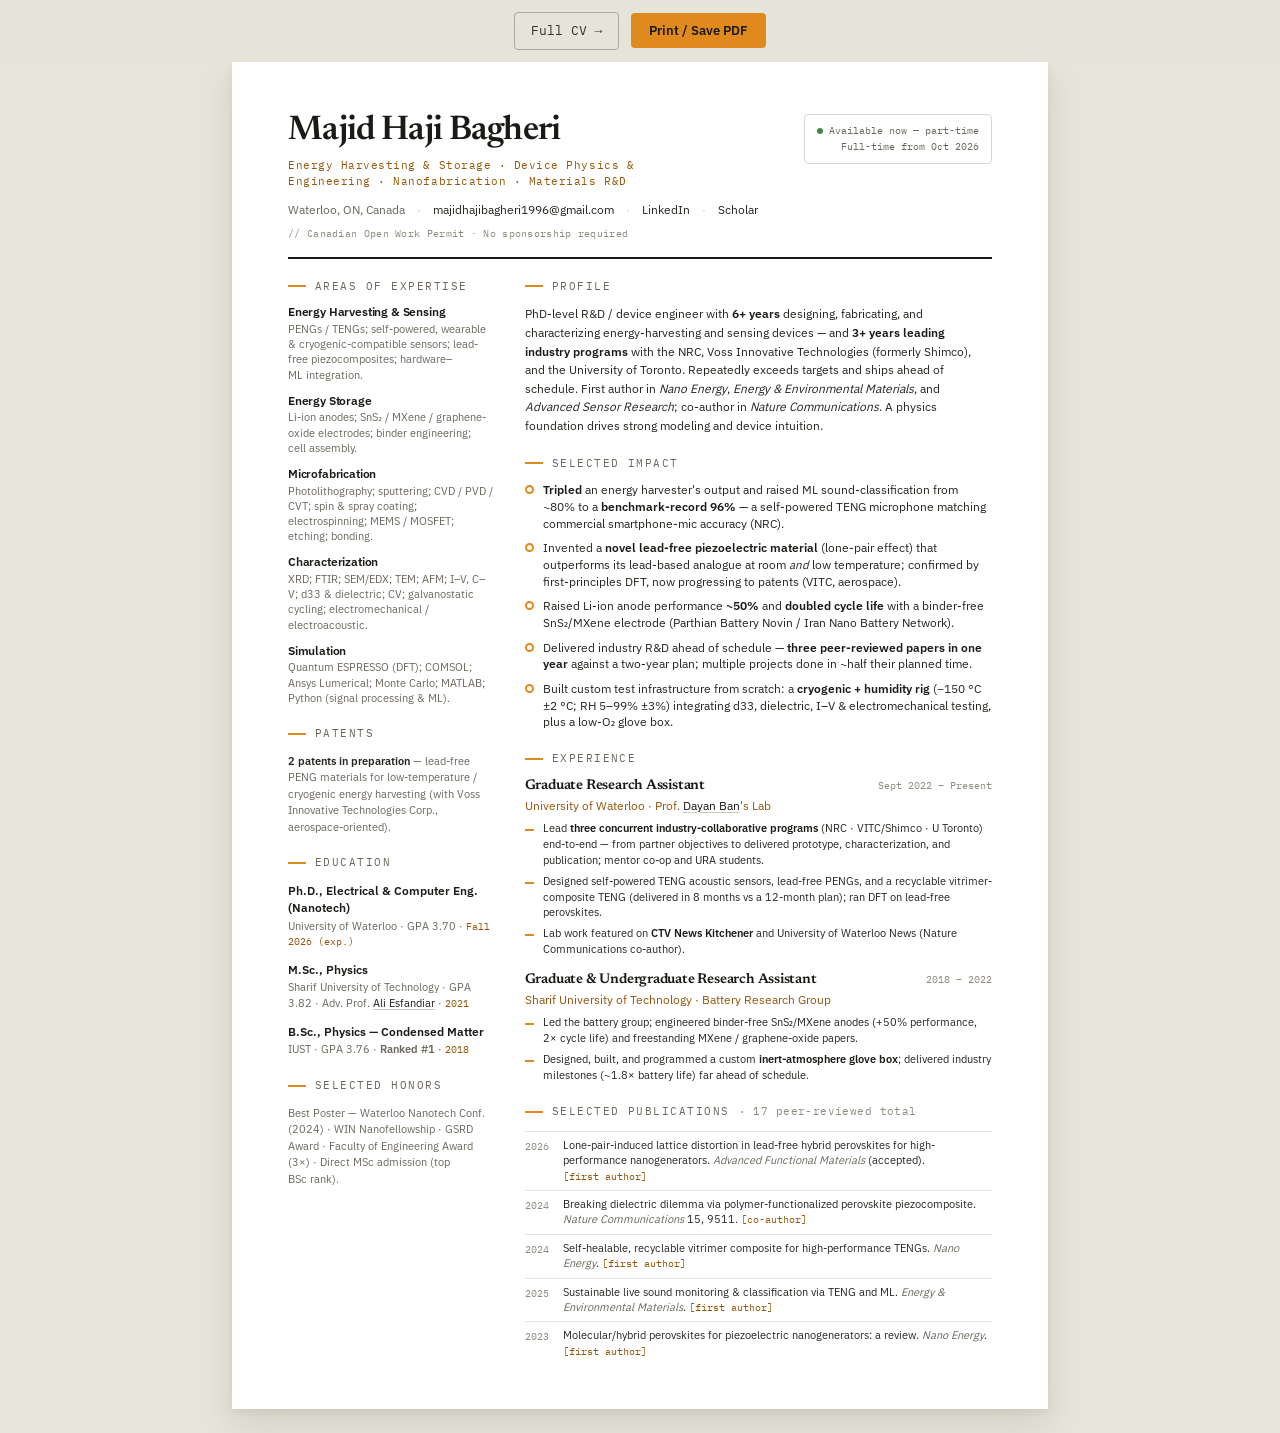
==== resume/index.html @ c40bca65 "Add graphical abstract, WIN Day 2026 poster, list-style roles, one-page print - Lone-pair AFM paper:" ====
<!DOCTYPE html>
<html lang="en">
<head>
<meta charset="utf-8">
<title>Majid Haji Bagheri — Résumé</title>
<link rel="icon" type="image/png" sizes="96x96" href="/assets/favicon-96.png?v=4">
<link rel="icon" type="image/png" sizes="48x48" href="/assets/favicon-48.png?v=4">
<link rel="icon" type="image/png" sizes="32x32" href="/favicon.png?v=4">
<link rel="shortcut icon" href="/favicon.png?v=4">
<link rel="apple-touch-icon" sizes="180x180" href="../assets/apple-touch-icon.png?v=3">
<link rel="stylesheet" href="../styles.css">
<link rel="stylesheet" href="cv.css">
</head>
<body>
<template id="__bundler_thumbnail">
  <svg xmlns="http://www.w3.org/2000/svg" viewBox="0 0 100 100">
    <rect width="100" height="100" fill="#FAF8F2"/>
    <rect x="22" y="20" width="56" height="4" rx="1" fill="#1B1A16"/>
    <rect x="22" y="30" width="40" height="2.5" rx="1" fill="#E08A1E"/>
    <rect x="22" y="46" width="56" height="2" rx="1" fill="#CBC8BE"/>
    <rect x="22" y="53" width="56" height="2" rx="1" fill="#CBC8BE"/>
    <rect x="22" y="60" width="44" height="2" rx="1" fill="#CBC8BE"/>
    <rect x="22" y="73" width="14" height="2.5" rx="1" fill="#E08A1E"/>
  </svg>
</template>
<div class="toolbar">
  <a class="toolbar__link" href="cv.html">Full CV →</a>
  <button class="toolbar__btn" onclick="window.print()">Print / Save PDF</button>
</div>

<div class="page page--onepage">
  <header class="cv-head">
    <div class="cv-head__row">
      <div>
        <h1 class="cv-name">Majid Haji Bagheri</h1>
        <p class="cv-tag">Energy Harvesting &amp; Storage · Device Physics &amp; Engineering · Nanofabrication · Materials R&amp;D</p>
      </div>
      <div class="cv-head__avail">
        <span class="cv-dot"></span>Available now — part-time<br>Full-time from Oct 2026
      </div>
    </div>
    <div class="cv-contact">
      <span>Waterloo, ON, Canada</span><span class="sep">·</span>
      <a href="mailto:majidhajibagheri1996@gmail.com">majidhajibagheri1996@gmail.com</a><span class="sep">·</span>
      <a href="http://www.linkedin.com/in/majid-haji-bagheri-80430014a">LinkedIn</a><span class="sep">·</span>
      <a href="https://scholar.google.com/citations?user=2ZuanigAAAAJ&hl=en">Scholar</a>
    </div>
    <div class="cv-auth">// Canadian Open Work Permit · No sponsorship required</div>
  </header>

  <div class="cv-body">
    <aside>
      <section class="cv-sec">
        <div class="cv-sec__label">Areas of Expertise</div>
        <div class="cv-exp-group"><h4>Energy Harvesting &amp; Sensing</h4><p>PENGs / TENGs; self-powered, wearable &amp; cryogenic-compatible sensors; lead-free piezocomposites; hardware–ML integration.</p></div>
        <div class="cv-exp-group"><h4>Energy Storage</h4><p>Li-ion anodes; SnS₂ / MXene / graphene-oxide electrodes; binder engineering; cell assembly.</p></div>
        <div class="cv-exp-group"><h4>Microfabrication</h4><p>Photolithography; sputtering; CVD / PVD / CVT; spin &amp; spray coating; electrospinning; MEMS / MOSFET; etching; bonding.</p></div>
        <div class="cv-exp-group"><h4>Characterization</h4><p>XRD; FTIR; SEM/EDX; TEM; AFM; I–V, C–V; d33 &amp; dielectric; CV; galvanostatic cycling; electromechanical / electroacoustic.</p></div>
        <div class="cv-exp-group"><h4>Simulation</h4><p>Quantum ESPRESSO (DFT); COMSOL; Ansys Lumerical; Monte Carlo; MATLAB; Python (signal processing &amp; ML).</p></div>
      </section>

      <section class="cv-sec">
        <div class="cv-sec__label">Patents</div>
        <p class="cv-mini"><strong>2 patents in preparation</strong> — lead-free PENG materials for low-temperature / cryogenic energy harvesting (with Voss Innovative Technologies Corp., aerospace-oriented).</p>
      </section>

      <section class="cv-sec">
        <div class="cv-sec__label">Education</div>
        <div class="cv-edu">
          <div class="cv-edu__deg">Ph.D., Electrical &amp; Computer Eng. (Nanotech)</div>
          <div class="cv-edu__meta">University of Waterloo · GPA 3.70 · <span class="cv-edu__date">Fall 2026 (exp.)</span></div>
        </div>
        <div class="cv-edu">
          <div class="cv-edu__deg">M.Sc., Physics</div>
          <div class="cv-edu__meta">Sharif University of Technology · GPA 3.82 · Adv. Prof. <a href="https://www.mpip-mainz.mpg.de/1122312/Ali-Esfandiar" target="_blank" rel="noopener">Ali Esfandiar</a> · <span class="cv-edu__date">2021</span></div>
        </div>
        <div class="cv-edu">
          <div class="cv-edu__deg">B.Sc., Physics — Condensed Matter</div>
          <div class="cv-edu__meta">IUST · GPA 3.76 · <strong>Ranked #1</strong> · <span class="cv-edu__date">2018</span></div>
        </div>
      </section>

      <section class="cv-sec">
        <div class="cv-sec__label">Selected Honors</div>
        <p class="cv-mini">Best Poster — Waterloo Nanotech Conf. (2024) · WIN Nanofellowship · GSRD Award · Faculty of Engineering Award (3×) · Direct MSc admission (top BSc rank).</p>
      </section>
    </aside>

    <main>
      <section class="cv-sec">
        <div class="cv-sec__label">Profile</div>
        <p class="cv-summary">PhD-level R&amp;D / device engineer with <strong>6+ years</strong> designing, fabricating, and characterizing energy-harvesting and sensing devices — and <strong>3+ years leading industry programs</strong> with the NRC, Voss Innovative Technologies (formerly Shimco), and the University of Toronto. Repeatedly exceeds targets and ships ahead of schedule. First author in <em>Nano Energy</em>, <em>Energy &amp; Environmental Materials</em>, and <em>Advanced Sensor Research</em>; co-author in <em>Nature Communications</em>. A physics foundation drives strong modeling and device intuition.</p>
      </section>

      <section class="cv-sec">
        <div class="cv-sec__label">Selected Impact</div>
        <ul class="cv-impact">
          <li><span><strong>Tripled</strong> an energy harvester's output and raised ML sound-classification from ~80% to a <strong>benchmark-record 96%</strong> — a self-powered TENG microphone matching commercial smartphone-mic accuracy (NRC).</span></li>
          <li><span>Invented a <strong>novel lead-free piezoelectric material</strong> (lone-pair effect) that outperforms its lead-based analogue at room <em>and</em> low temperature; confirmed by first-principles DFT, now progressing to patents (VITC, aerospace).</span></li>
          <li><span>Raised Li-ion anode performance <strong>~50%</strong> and <strong>doubled cycle life</strong> with a binder-free SnS₂/MXene electrode (Parthian Battery Novin / Iran Nano Battery Network).</span></li>
          <li><span>Delivered industry R&amp;D ahead of schedule — <strong>three peer-reviewed papers in one year</strong> against a two-year plan; multiple projects done in ~half their planned time.</span></li>
          <li><span>Built custom test infrastructure from scratch: a <strong>cryogenic + humidity rig</strong> (−150 °C ±2 °C; RH 5–99% ±3%) integrating d33, dielectric, I–V &amp; electromechanical testing, plus a low-O₂ glove box.</span></li>
        </ul>
      </section>

      <section class="cv-sec">
        <div class="cv-sec__label">Experience</div>
        <div class="cv-job">
          <div class="cv-job__top">
            <h3 class="cv-job__role">Graduate Research Assistant</h3>
            <span class="cv-job__date">Sept 2022 – Present</span>
          </div>
          <div class="cv-job__org">University of Waterloo · Prof. <a href="https://www.linkedin.com/in/dayan-ban-b54a6816/" target="_blank" rel="noopener">Dayan Ban</a>'s Lab</div>
          <ul>
            <li><span>Lead <strong>three concurrent industry-collaborative programs</strong> (NRC · VITC/Shimco · U Toronto) end-to-end — from partner objectives to delivered prototype, characterization, and publication; mentor co-op and URA students.</span></li>
            <li><span>Designed self-powered TENG acoustic sensors, lead-free PENGs, and a recyclable vitrimer-composite TENG (delivered in 8 months vs a 12-month plan); ran DFT on lead-free perovskites.</span></li>
            <li><span>Lab work featured on <strong>CTV News Kitchener</strong> and University of Waterloo News (Nature Communications co-author).</span></li>
          </ul>
        </div>
        <div class="cv-job">
          <div class="cv-job__top">
            <h3 class="cv-job__role">Graduate &amp; Undergraduate Research Assistant</h3>
            <span class="cv-job__date">2018 – 2022</span>
          </div>
          <div class="cv-job__org">Sharif University of Technology · Battery Research Group</div>
          <ul>
            <li><span>Led the battery group; engineered binder-free SnS₂/MXene anodes (+50% performance, 2× cycle life) and freestanding MXene / graphene-oxide papers.</span></li>
            <li><span>Designed, built, and programmed a custom <strong>inert-atmosphere glove box</strong>; delivered industry milestones (~1.8× battery life) far ahead of schedule.</span></li>
          </ul>
        </div>
      </section>

      <section class="cv-sec">
        <div class="cv-sec__label">Selected Publications <span class="cv-sec__note">· 17 peer-reviewed total</span></div>
        <div class="cv-pub"><span class="cv-pub__year">2026</span><span class="cv-pub__t">Lone-pair-induced lattice distortion in lead-free hybrid perovskites for high-performance nanogenerators. <em>Advanced Functional Materials</em> (accepted). <span class="cv-pub__role">[first author]</span></span></div>
<div class="cv-pub"><span class="cv-pub__year">2024</span><span class="cv-pub__t">Breaking dielectric dilemma via polymer-functionalized perovskite piezocomposite. <em>Nature Communications</em> 15, 9511. <span class="cv-pub__role">[co-author]</span></span></div>
        <div class="cv-pub"><span class="cv-pub__year">2024</span><span class="cv-pub__t">Self-healable, recyclable vitrimer composite for high-performance TENGs. <em>Nano Energy</em>. <span class="cv-pub__role">[first author]</span></span></div>
        <div class="cv-pub"><span class="cv-pub__year">2025</span><span class="cv-pub__t">Sustainable live sound monitoring &amp; classification via TENG and ML. <em>Energy &amp; Environmental Materials</em>. <span class="cv-pub__role">[first author]</span></span></div>
        <div class="cv-pub"><span class="cv-pub__year">2023</span><span class="cv-pub__t">Molecular/hybrid perovskites for piezoelectric nanogenerators: a review. <em>Nano Energy</em>. <span class="cv-pub__role">[first author]</span></span></div>
      </section>
    </main>
  </div>
</div>
<script>
/* One-page résumé: when printing, shrink just enough to fit a single Letter/A4 sheet. */
(function () {
  var PAGE_H = 1056, PAGE_W = 794; /* Letter height, A4 width at 96 dpi (the tighter of each) */
  function fit() {
    var el = document.querySelector('.page--onepage'); if (!el) return;
    el.style.zoom = '';
    var z = Math.min(1, (PAGE_H - 4) / el.scrollHeight);
    if (z < 1) el.style.zoom = z.toFixed(3);
  }
  function reset() { var el = document.querySelector('.page--onepage'); if (el) el.style.zoom = ''; }
  window.addEventListener('beforeprint', fit);
  window.addEventListener('afterprint', reset);
  if (window.matchMedia) { var mq = window.matchMedia('print'); mq.addEventListener && mq.addEventListener('change', function (e) { e.matches ? fit() : reset(); }); }
})();
</script>
</body>
</html>
---- styles.css ----
/* ============================================================
   Bagheri Research — Design System
   Global entry point. Consumers link THIS file only.
   Keep this file as @import lines only — no rules.
   ============================================================ */

/* Webfonts (self-hosted, offline — see tokens/fonts.css and assets/fonts/) */
@import url('tokens/fonts.css');

/* Design tokens */
@import url('tokens/colors.css');
@import url('tokens/typography.css');
@import url('tokens/spacing.css');
@import url('tokens/elevation.css');
@import url('tokens/motion.css');

/* Base reset + element defaults */
@import url('tokens/base.css');
---- resume/cv.css ----
/* ============================================================
   CV / Résumé — shared print styles (Bagheri Research)
   Used by resume/index.html (one-page) and cv.html (full).
   ============================================================ */

body { margin: 0; background: var(--ink-100); }

/* screen-only toolbar */
.toolbar { position: sticky; top: 0; z-index: 20; display: flex; justify-content: center; align-items: center; gap: 12px;
  padding: 12px; background: color-mix(in oklab, var(--ink-100) 80%, transparent); backdrop-filter: blur(8px); }
.toolbar__btn { font-family: var(--font-sans); font-size: 13px; font-weight: 600; cursor: pointer;
  background: var(--signal-500); color: var(--text-on-accent); border: 0; border-radius: var(--radius-2); padding: 9px 18px;
  transition: background var(--dur-fast) var(--ease-out); }
.toolbar__btn:hover { background: var(--signal-600); }
.toolbar__link { font-family: var(--font-mono); font-size: 13px; color: var(--ink-700); text-decoration: none;
  border: 1px solid var(--border-bold); border-radius: var(--radius-2); padding: 8px 16px; transition: border-color var(--dur-fast) var(--ease-out), color var(--dur-fast) var(--ease-out); }
.toolbar__link:hover { border-color: var(--signal-500); color: var(--signal-700); }

.page {
  width: 816px; margin: 0 auto 24px; box-sizing: border-box;
  background: var(--surface-card); color: var(--text-body);
  padding: 52px 56px 44px; box-shadow: var(--shadow-lg);
  font-family: var(--font-sans); font-size: 12px; line-height: 1.5;
}

/* Header */
.cv-head { border-bottom: 2px solid var(--ink-900); padding-bottom: 16px; margin-bottom: 20px; }
.cv-head__row { display: flex; justify-content: space-between; align-items: flex-start; gap: 24px; }
.cv-head__row > div:first-child { flex: 1 1 auto; min-width: 0; }
.cv-name { font-family: var(--font-serif); font-size: 34px; font-weight: 600; letter-spacing: -0.02em; color: var(--text-strong); margin: 0; line-height: 1.04; white-space: nowrap; }
.cv-tag { font-family: var(--font-mono); font-size: 10.5px; letter-spacing: 0.05em; color: var(--signal-700); margin: 9px 0 0; line-height: 1.5; max-width: 52ch; }
.cv-head__avail { flex: none; text-align: right; font-family: var(--font-mono); font-size: 10px; line-height: 1.6; color: var(--text-muted);
  border: 1px solid var(--border-strong); border-radius: var(--radius-2); padding: 8px 12px; position: relative; white-space: nowrap; }
.cv-dot { display: inline-block; width: 6px; height: 6px; border-radius: 50%; background: var(--success-500); margin-right: 6px; }
.cv-contact { display: flex; flex-wrap: wrap; gap: 4px 12px; margin-top: 12px; font-size: 11.5px; color: var(--text-muted); }
.cv-contact a { color: var(--text-body); text-decoration: none; }
.cv-contact a:hover { color: var(--signal-700); }
.cv-contact .sep { color: var(--ink-200); }
.cv-auth { margin-top: 7px; font-family: var(--font-mono); font-size: 10px; letter-spacing: 0.03em; color: var(--text-faint); }

/* two-column body */
.cv-body { display: grid; grid-template-columns: 0.92fr 2.08fr; gap: 30px; }

.cv-sec { margin-bottom: 20px; }
.cv-sec:last-child { margin-bottom: 0; }
.cv-sec__label { display: flex; align-items: center; gap: 9px; font-family: var(--font-mono);
  font-size: 10.5px; letter-spacing: 0.14em; text-transform: uppercase; color: var(--text-muted); margin-bottom: 11px; }
.cv-sec__label::before { content: ""; width: 18px; height: 2px; background: var(--signal-500); flex: none; }
.cv-sec__note { letter-spacing: 0.04em; color: var(--text-faint); text-transform: none; }

.cv-summary { font-size: 12px; line-height: 1.55; color: var(--text-body); margin: 0; }
.cv-summary strong { color: var(--text-strong); font-weight: 600; }
.cv-mini { font-size: 11px; line-height: 1.5; color: var(--text-muted); margin: 0; }
.cv-mini strong { color: var(--text-body); font-weight: 600; }

/* expertise groups */
.cv-exp-group { margin-bottom: 11px; }
.cv-exp-group h4 { font-family: var(--font-sans); font-size: 11.5px; font-weight: 600; color: var(--text-strong); margin: 0 0 3px; }
.cv-exp-group p { margin: 0; font-size: 10.5px; color: var(--text-muted); line-height: 1.45; }

/* impact bullets (accent) */
.cv-impact { margin: 0; padding: 0; list-style: none; display: flex; flex-direction: column; gap: 8px; }
.cv-impact li { display: flex; gap: 9px; font-size: 11.5px; line-height: 1.45; color: var(--text-body); }
.cv-impact li::before { content: ""; flex: none; width: 9px; height: 9px; border: 2px solid var(--signal-500); border-radius: 50%; margin-top: 3px; }
.cv-impact strong { color: var(--text-strong); font-weight: 600; }
.cv-impact em { font-style: italic; color: var(--text-body); }

/* experience */
.cv-job { margin-bottom: 14px; }
.cv-job:last-child { margin-bottom: 0; }
.cv-job__top { display: flex; justify-content: space-between; align-items: baseline; gap: 12px; }
.cv-job__role { font-family: var(--font-serif); font-size: 14px; font-weight: 600; color: var(--text-strong); margin: 0; line-height: 1.2; }
.cv-job__date { font-family: var(--font-mono); font-size: 10px; color: var(--text-faint); white-space: nowrap; flex: none; }
.cv-job__org { font-size: 11.5px; color: var(--signal-700); margin: 2px 0 7px; }
.cv-job ul { margin: 0; padding: 0; list-style: none; display: flex; flex-direction: column; gap: 5px; }
.cv-job li { display: flex; gap: 9px; font-size: 11px; line-height: 1.45; color: var(--text-body); }
.cv-job li::before { content: ""; flex: none; width: 9px; height: 2px; background: var(--signal-500); margin-top: 8px; }
.cv-job li strong { color: var(--text-strong); font-weight: 600; }
.cv-job li em { font-style: italic; color: var(--text-muted); }

/* education */
.cv-edu { margin-bottom: 11px; }
.cv-edu:last-child { margin-bottom: 0; }
.cv-edu__deg { font-size: 11.5px; font-weight: 600; color: var(--text-strong); }
.cv-edu__meta { font-size: 10.5px; color: var(--text-muted); margin-top: 2px; }
.cv-edu__date { font-family: var(--font-mono); font-size: 10px; color: var(--signal-700); }

/* publications */
.cv-pub { display: flex; gap: 10px; padding: 6px 0; border-top: 1px solid var(--border-hairline); font-size: 11px; }
.cv-pub:first-of-type { border-top: 0; }
.cv-pub__year { font-family: var(--font-mono); font-size: 10px; color: var(--text-faint); flex: none; width: 28px; padding-top: 1px; }
.cv-pub__t { line-height: 1.4; color: var(--text-body); }
.cv-pub__t em { color: var(--text-muted); font-style: italic; }
.cv-pub__t b { color: var(--text-strong); font-weight: 600; }
.cv-pub__role { font-family: var(--font-mono); font-size: 9.5px; color: var(--signal-700); white-space: nowrap; }

/* generic prose rows (teaching, media) */
.cv-row { display: flex; gap: 10px; padding: 5px 0; border-top: 1px solid var(--border-hairline); font-size: 11px; line-height: 1.45; }
.cv-row:first-of-type { border-top: 0; }
.cv-row__k { font-family: var(--font-mono); font-size: 10px; color: var(--text-faint); flex: none; width: 96px; padding-top: 1px; }
.cv-row__v { color: var(--text-body); }
.cv-row__v b { color: var(--text-strong); font-weight: 600; }

.cv-awards { font-size: 11px; line-height: 1.6; color: var(--text-muted); margin: 0; }
.cv-awards strong { color: var(--text-body); font-weight: 600; }

/* full-width section inside the grid */
.cv-full { grid-column: 1 / -1; }

@media print {
  body { background: #fff; }
  .toolbar { display: none; }
  .page { box-shadow: none; margin: 0; width: auto; padding: 0.5in 0.55in; }
  .cv-job, .cv-edu, .cv-sec { break-inside: avoid; }
  @page { size: letter; margin: 0; }
  /* one-page résumé: tighter print spacing (a fit-to-page script scales any remainder) */
  .page--onepage { padding: 0.38in 0.45in 0.32in; }
  .page--onepage .cv-head { padding-bottom: 10px; margin-bottom: 12px; }
  .page--onepage .cv-body { gap: 22px; }
  .page--onepage .cv-sec { margin-bottom: 12px; }
  .page--onepage .cv-sec__label { margin-bottom: 7px; }
  .page--onepage .cv-exp-group { margin-bottom: 7px; }
  .page--onepage .cv-impact { gap: 5px; }
  .page--onepage .cv-job { margin-bottom: 9px; }
  .page--onepage .cv-job ul { gap: 3px; }
  .page--onepage .cv-edu { margin-bottom: 7px; }
  .page--onepage .cv-pub { padding: 4px 0; }
}
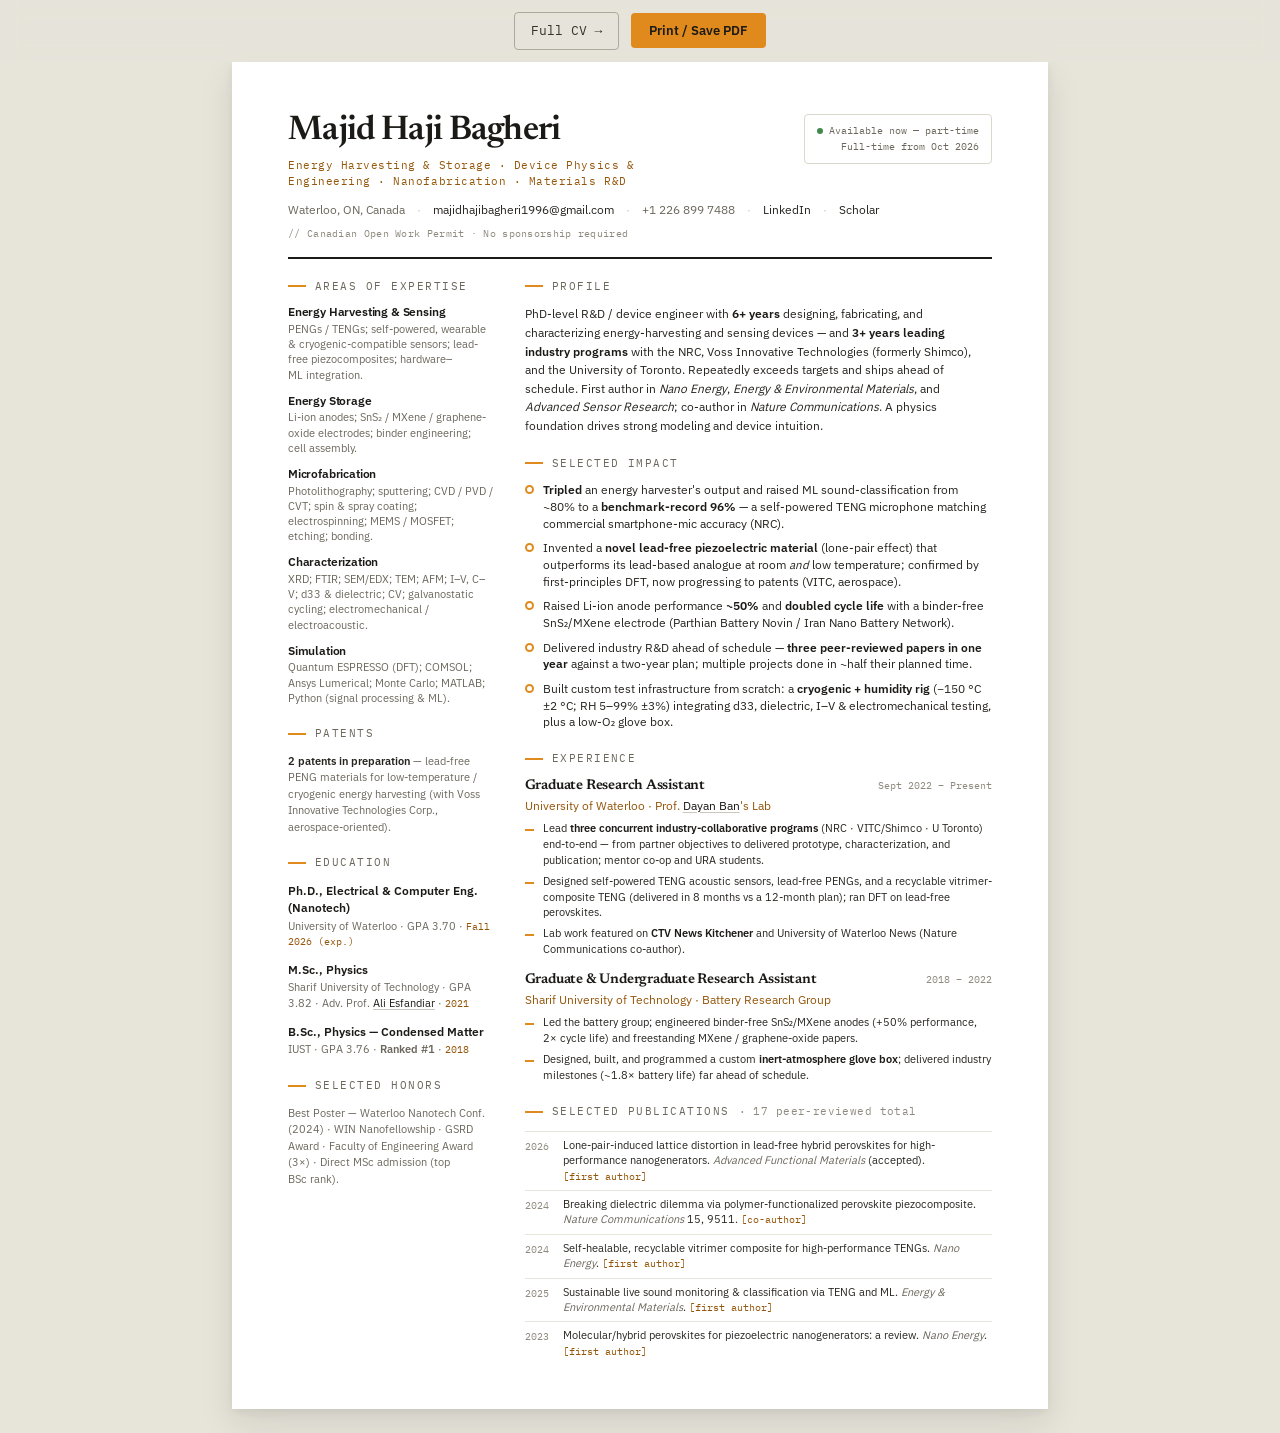
==== commit c799c69d: "Add graphical abstract, WIN Day 2026 poster, list-style roles, one-page print - Lone-pair AFM paper:" ====
--- a/resume/index.html
+++ b/resume/index.html
@@ -42,6 +42,7 @@
     <div class="cv-contact">
       <span>Waterloo, ON, Canada</span><span class="sep">·</span>
       <a href="mailto:majidhajibagheri1996@gmail.com">majidhajibagheri1996@gmail.com</a><span class="sep">·</span>
+      <span>+1 226 899 7488</span><span class="sep">·</span>
       <a href="http://www.linkedin.com/in/majid-haji-bagheri-80430014a">LinkedIn</a><span class="sep">·</span>
       <a href="https://scholar.google.com/citations?user=2ZuanigAAAAJ&hl=en">Scholar</a>
     </div>
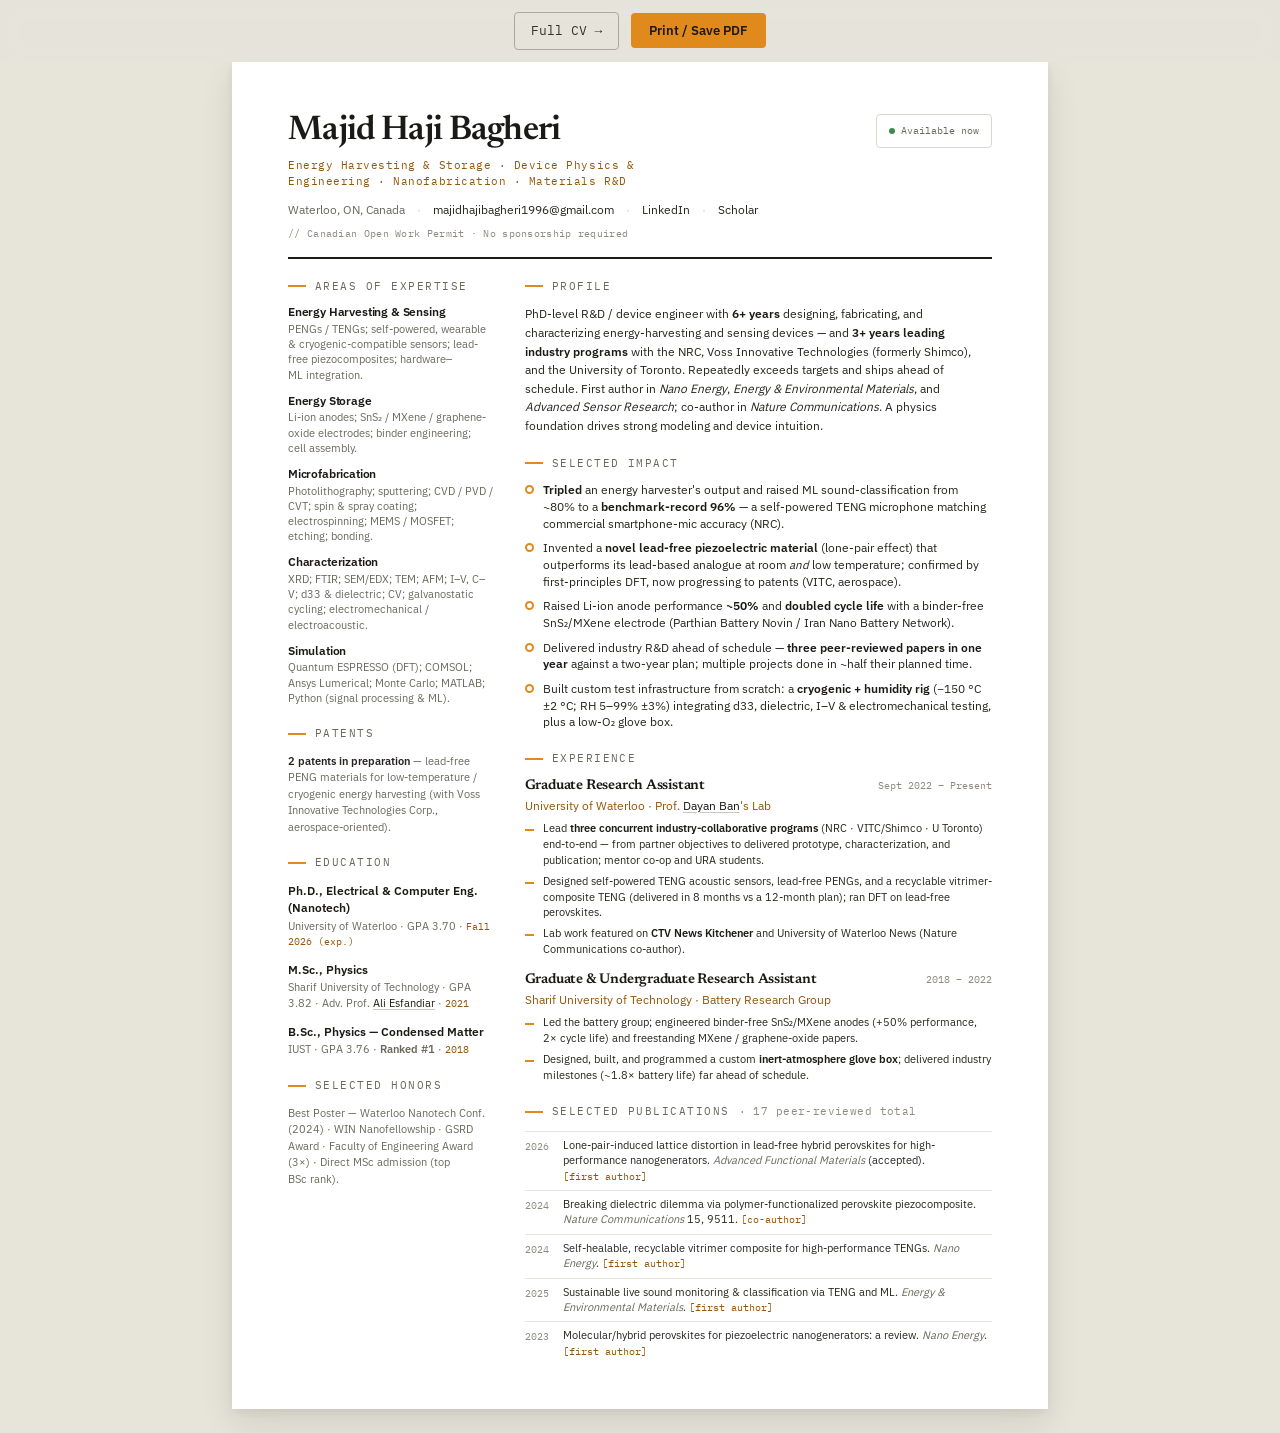
==== commit 9154adf5: "Drop part-/full-time wording, broaden contact topics, link TA instructors Co-Authored-By: Claude Opu" ====
--- a/resume/index.html
+++ b/resume/index.html
@@ -36,13 +36,12 @@
         <p class="cv-tag">Energy Harvesting &amp; Storage · Device Physics &amp; Engineering · Nanofabrication · Materials R&amp;D</p>
       </div>
       <div class="cv-head__avail">
-        <span class="cv-dot"></span>Available now — part-time<br>Full-time from Oct 2026
+        <span class="cv-dot"></span>Available now
       </div>
     </div>
     <div class="cv-contact">
       <span>Waterloo, ON, Canada</span><span class="sep">·</span>
       <a href="mailto:majidhajibagheri1996@gmail.com">majidhajibagheri1996@gmail.com</a><span class="sep">·</span>
-      <span>+1 226 899 7488</span><span class="sep">·</span>
       <a href="http://www.linkedin.com/in/majid-haji-bagheri-80430014a">LinkedIn</a><span class="sep">·</span>
       <a href="https://scholar.google.com/citations?user=2ZuanigAAAAJ&hl=en">Scholar</a>
     </div>
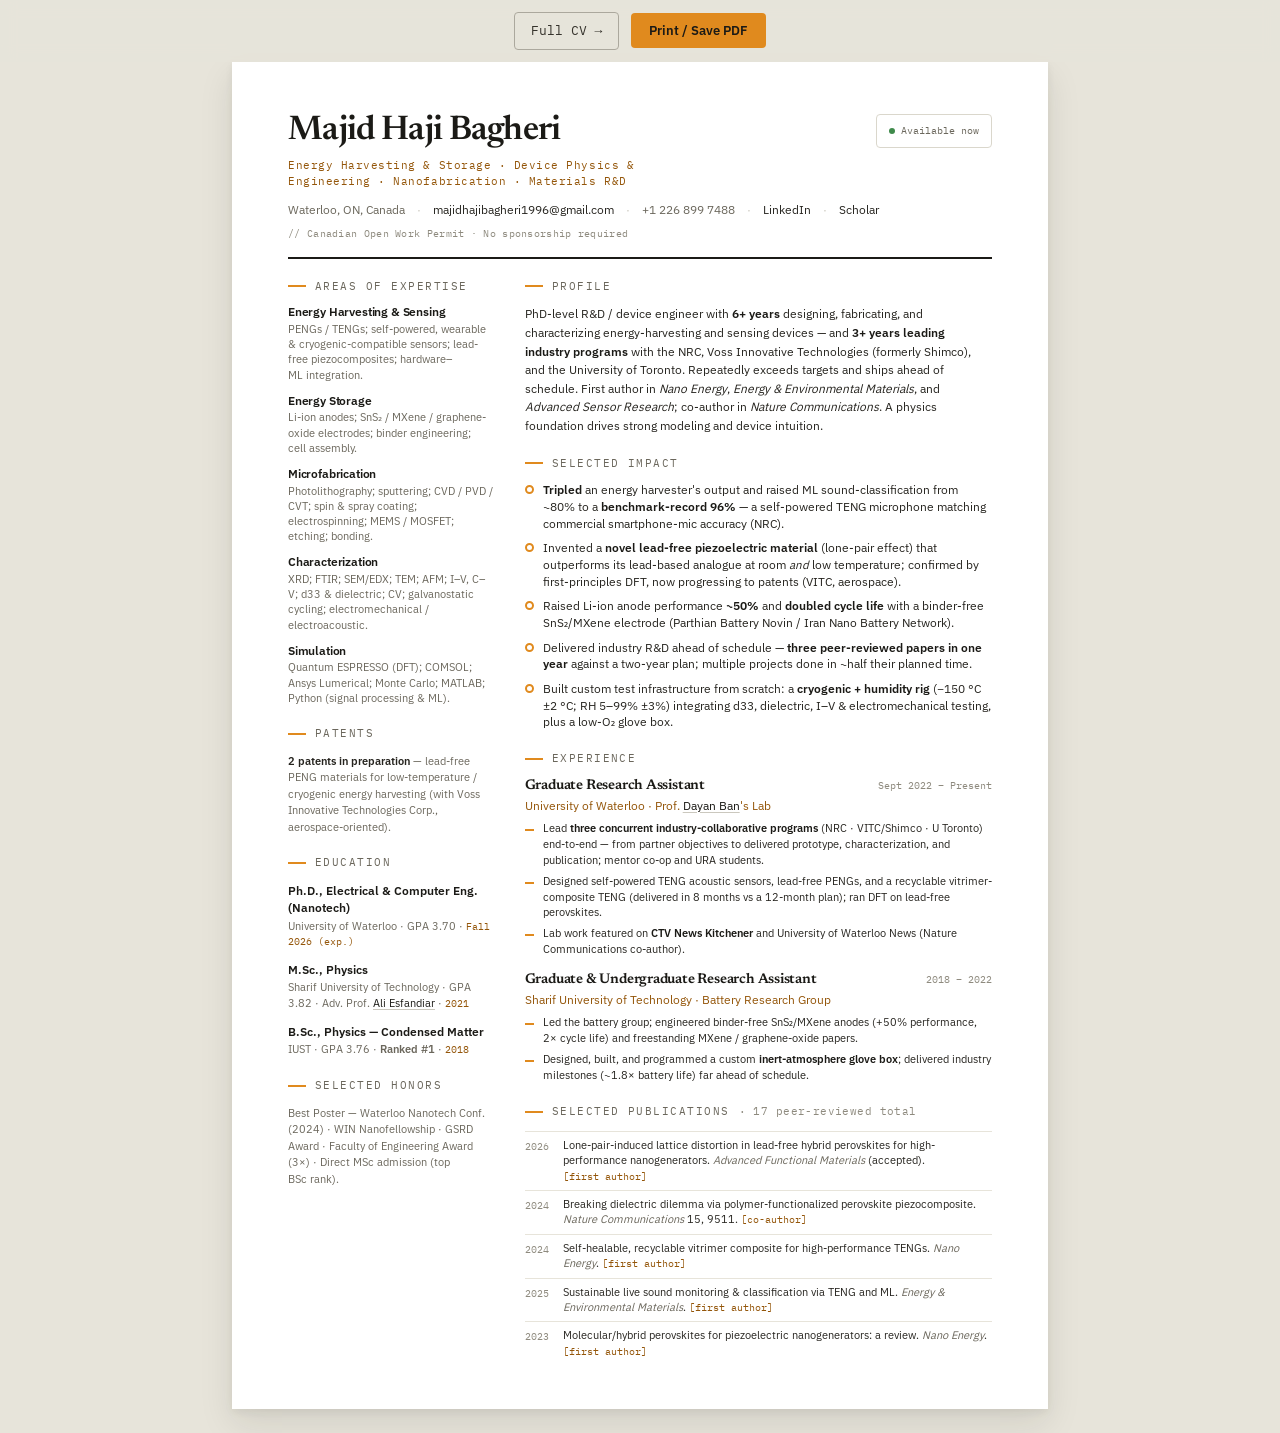
==== commit b7fb4473: "Drop part-/full-time wording, broaden contact topics, link TA instructors Co-Authored-By: Claude Opu" ====
--- a/resume/index.html
+++ b/resume/index.html
@@ -42,6 +42,7 @@
     <div class="cv-contact">
       <span>Waterloo, ON, Canada</span><span class="sep">·</span>
       <a href="mailto:majidhajibagheri1996@gmail.com">majidhajibagheri1996@gmail.com</a><span class="sep">·</span>
+      <span>+1 226 899 7488</span><span class="sep">·</span>
       <a href="http://www.linkedin.com/in/majid-haji-bagheri-80430014a">LinkedIn</a><span class="sep">·</span>
       <a href="https://scholar.google.com/citations?user=2ZuanigAAAAJ&hl=en">Scholar</a>
     </div>
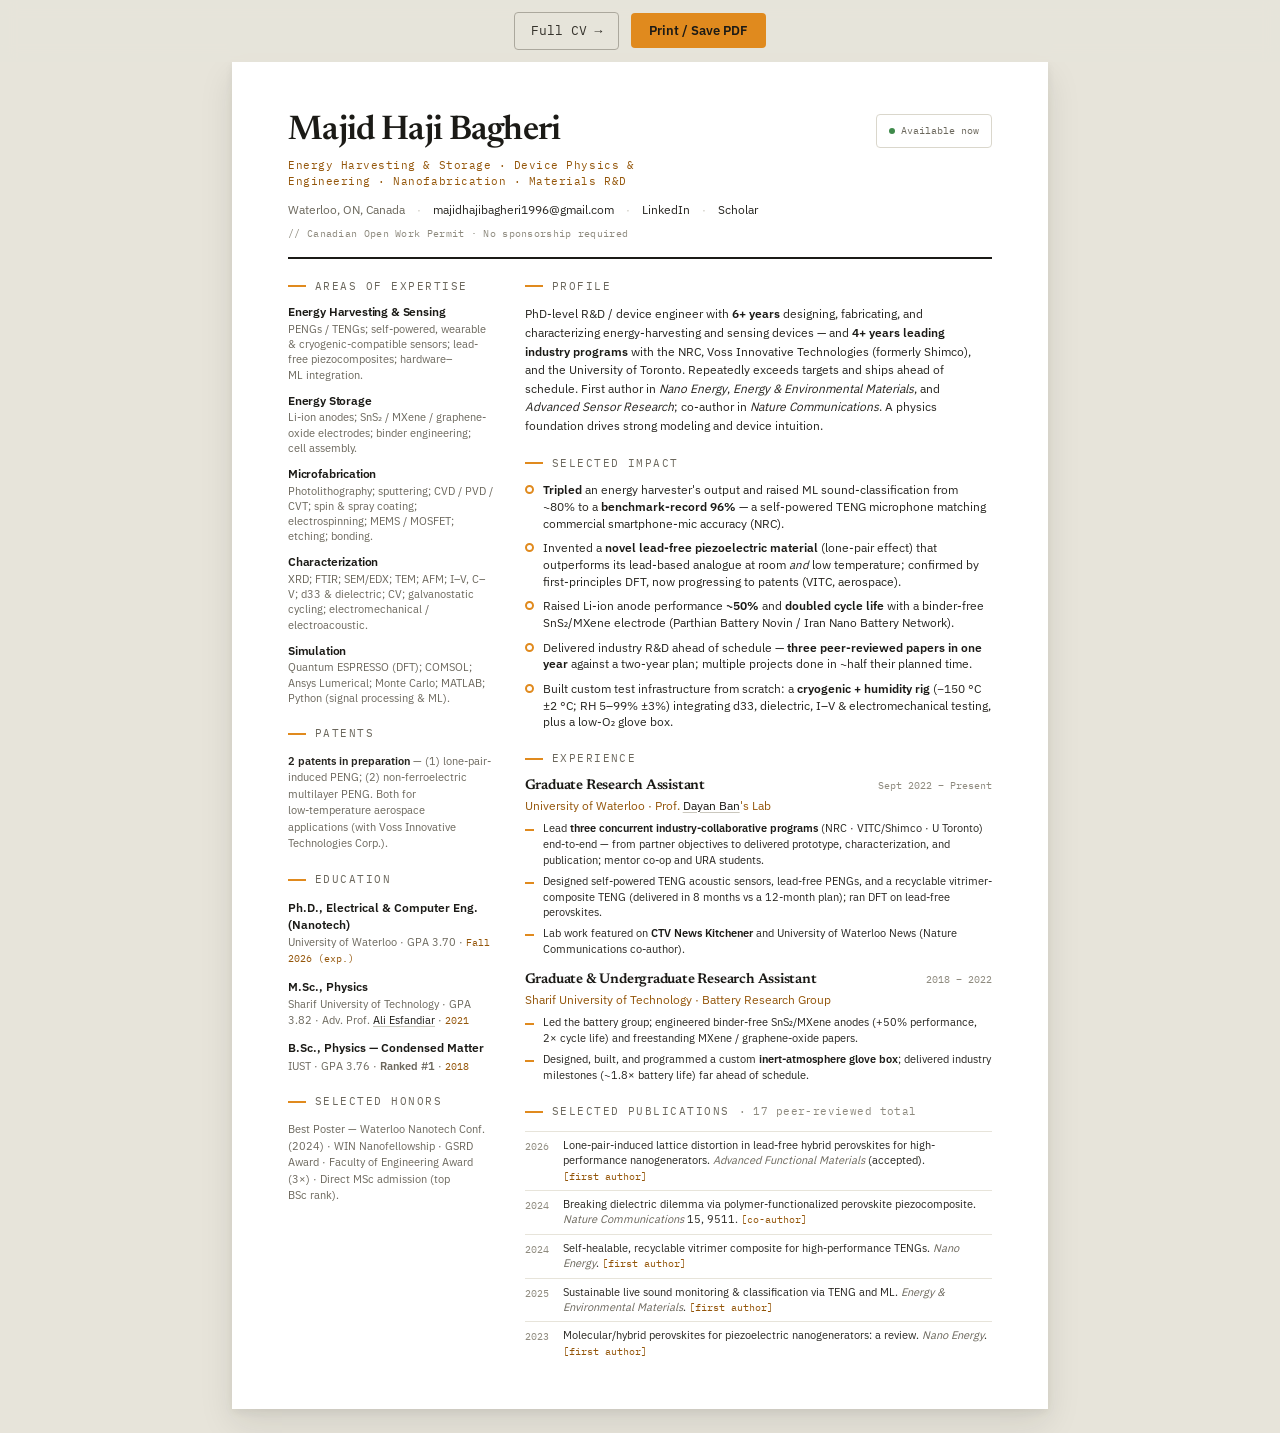
==== commit c54d0e97: "Polarization-switching panel animation, 4+ yrs industry R&D, patent details - Portrait panel: option" ====
--- a/resume/index.html
+++ b/resume/index.html
@@ -42,7 +42,6 @@
     <div class="cv-contact">
       <span>Waterloo, ON, Canada</span><span class="sep">·</span>
       <a href="mailto:majidhajibagheri1996@gmail.com">majidhajibagheri1996@gmail.com</a><span class="sep">·</span>
-      <span>+1 226 899 7488</span><span class="sep">·</span>
       <a href="http://www.linkedin.com/in/majid-haji-bagheri-80430014a">LinkedIn</a><span class="sep">·</span>
       <a href="https://scholar.google.com/citations?user=2ZuanigAAAAJ&hl=en">Scholar</a>
     </div>
@@ -62,7 +61,7 @@
 
       <section class="cv-sec">
         <div class="cv-sec__label">Patents</div>
-        <p class="cv-mini"><strong>2 patents in preparation</strong> — lead-free PENG materials for low-temperature / cryogenic energy harvesting (with Voss Innovative Technologies Corp., aerospace-oriented).</p>
+        <p class="cv-mini"><strong>2 patents in preparation</strong> — (1) lone-pair-induced PENG; (2) non-ferroelectric multilayer PENG. Both for low-temperature aerospace applications (with Voss Innovative Technologies Corp.).</p>
       </section>
 
       <section class="cv-sec">
@@ -90,7 +89,7 @@
     <main>
       <section class="cv-sec">
         <div class="cv-sec__label">Profile</div>
-        <p class="cv-summary">PhD-level R&amp;D / device engineer with <strong>6+ years</strong> designing, fabricating, and characterizing energy-harvesting and sensing devices — and <strong>3+ years leading industry programs</strong> with the NRC, Voss Innovative Technologies (formerly Shimco), and the University of Toronto. Repeatedly exceeds targets and ships ahead of schedule. First author in <em>Nano Energy</em>, <em>Energy &amp; Environmental Materials</em>, and <em>Advanced Sensor Research</em>; co-author in <em>Nature Communications</em>. A physics foundation drives strong modeling and device intuition.</p>
+        <p class="cv-summary">PhD-level R&amp;D / device engineer with <strong>6+ years</strong> designing, fabricating, and characterizing energy-harvesting and sensing devices — and <strong>4+ years leading industry programs</strong> with the NRC, Voss Innovative Technologies (formerly Shimco), and the University of Toronto. Repeatedly exceeds targets and ships ahead of schedule. First author in <em>Nano Energy</em>, <em>Energy &amp; Environmental Materials</em>, and <em>Advanced Sensor Research</em>; co-author in <em>Nature Communications</em>. A physics foundation drives strong modeling and device intuition.</p>
       </section>
 
       <section class="cv-sec">
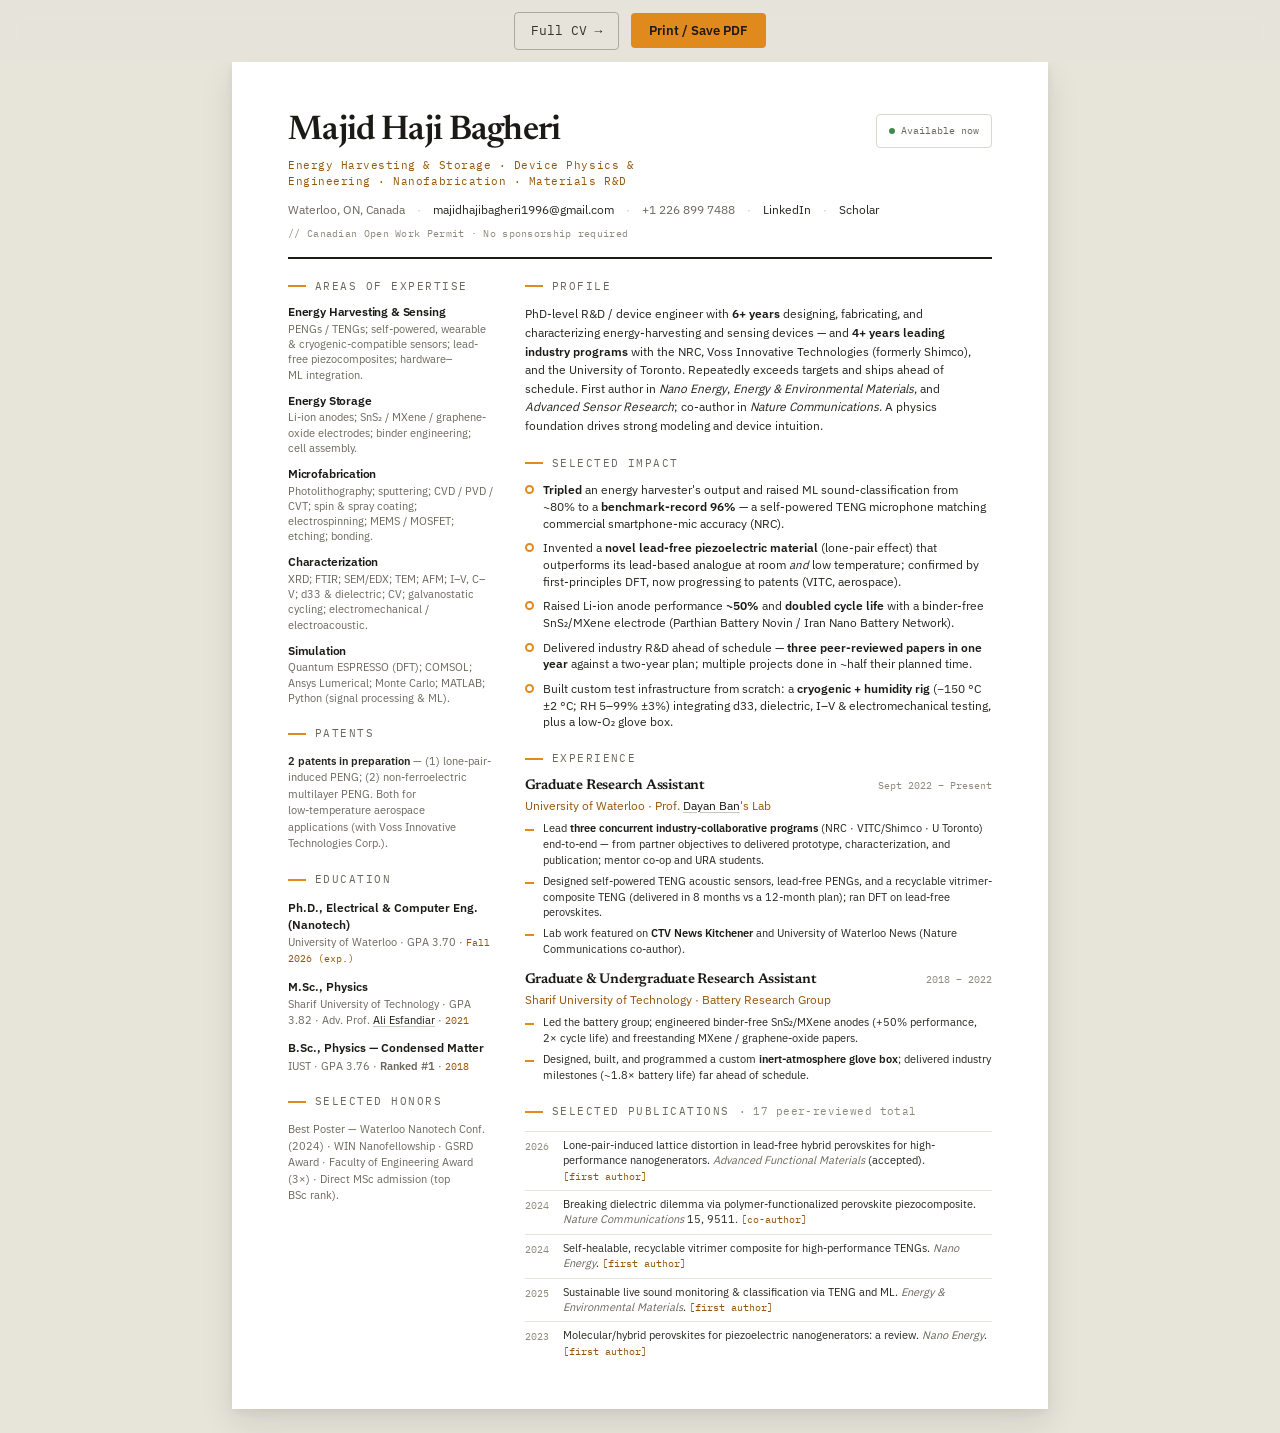
==== commit a7f0f020: "Polarization-switching panel animation, 4+ yrs industry R&D, patent details - Portrait panel: option" ====
--- a/resume/index.html
+++ b/resume/index.html
@@ -42,6 +42,7 @@
     <div class="cv-contact">
       <span>Waterloo, ON, Canada</span><span class="sep">·</span>
       <a href="mailto:majidhajibagheri1996@gmail.com">majidhajibagheri1996@gmail.com</a><span class="sep">·</span>
+      <span>+1 226 899 7488</span><span class="sep">·</span>
       <a href="http://www.linkedin.com/in/majid-haji-bagheri-80430014a">LinkedIn</a><span class="sep">·</span>
       <a href="https://scholar.google.com/citations?user=2ZuanigAAAAJ&hl=en">Scholar</a>
     </div>
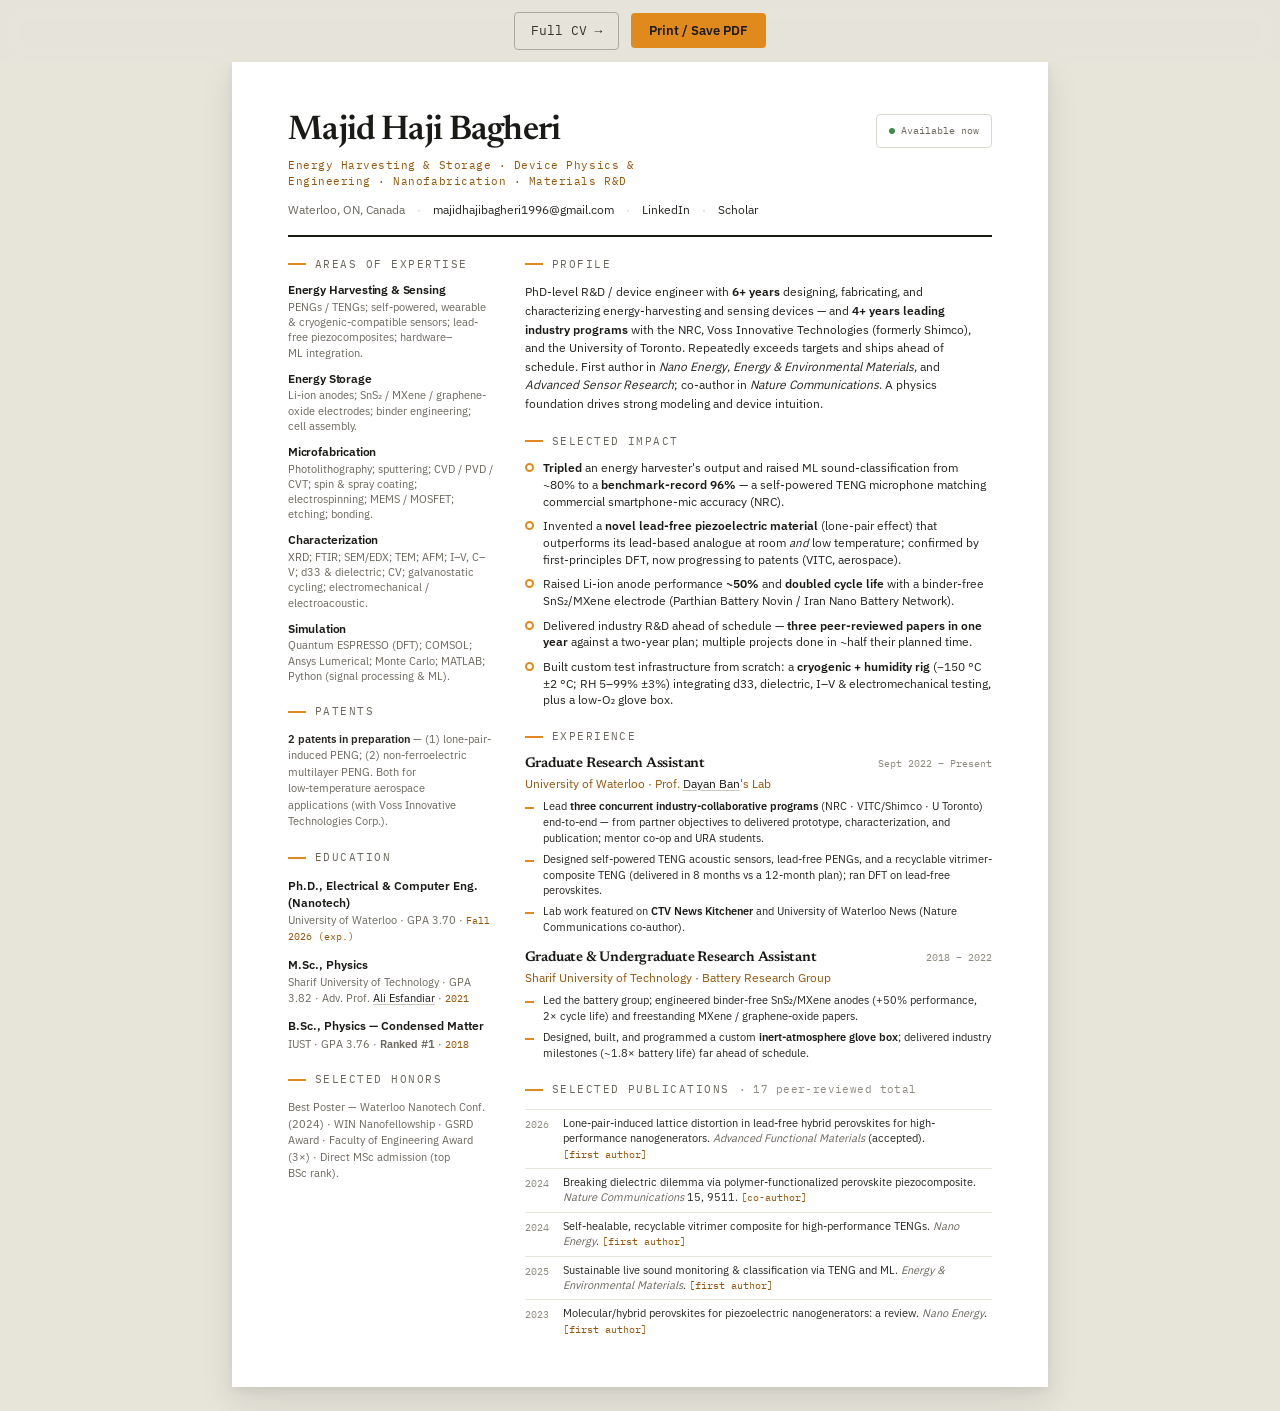
==== commit 1b95b804: "Add lone-pair and phase-field projects, update explainer, drop permit line - Selected Projects: lone" ====
--- a/resume/index.html
+++ b/resume/index.html
@@ -42,11 +42,10 @@
     <div class="cv-contact">
       <span>Waterloo, ON, Canada</span><span class="sep">·</span>
       <a href="mailto:majidhajibagheri1996@gmail.com">majidhajibagheri1996@gmail.com</a><span class="sep">·</span>
-      <span>+1 226 899 7488</span><span class="sep">·</span>
       <a href="http://www.linkedin.com/in/majid-haji-bagheri-80430014a">LinkedIn</a><span class="sep">·</span>
       <a href="https://scholar.google.com/citations?user=2ZuanigAAAAJ&hl=en">Scholar</a>
     </div>
-    <div class="cv-auth">// Canadian Open Work Permit · No sponsorship required</div>
+    
   </header>
 
   <div class="cv-body">
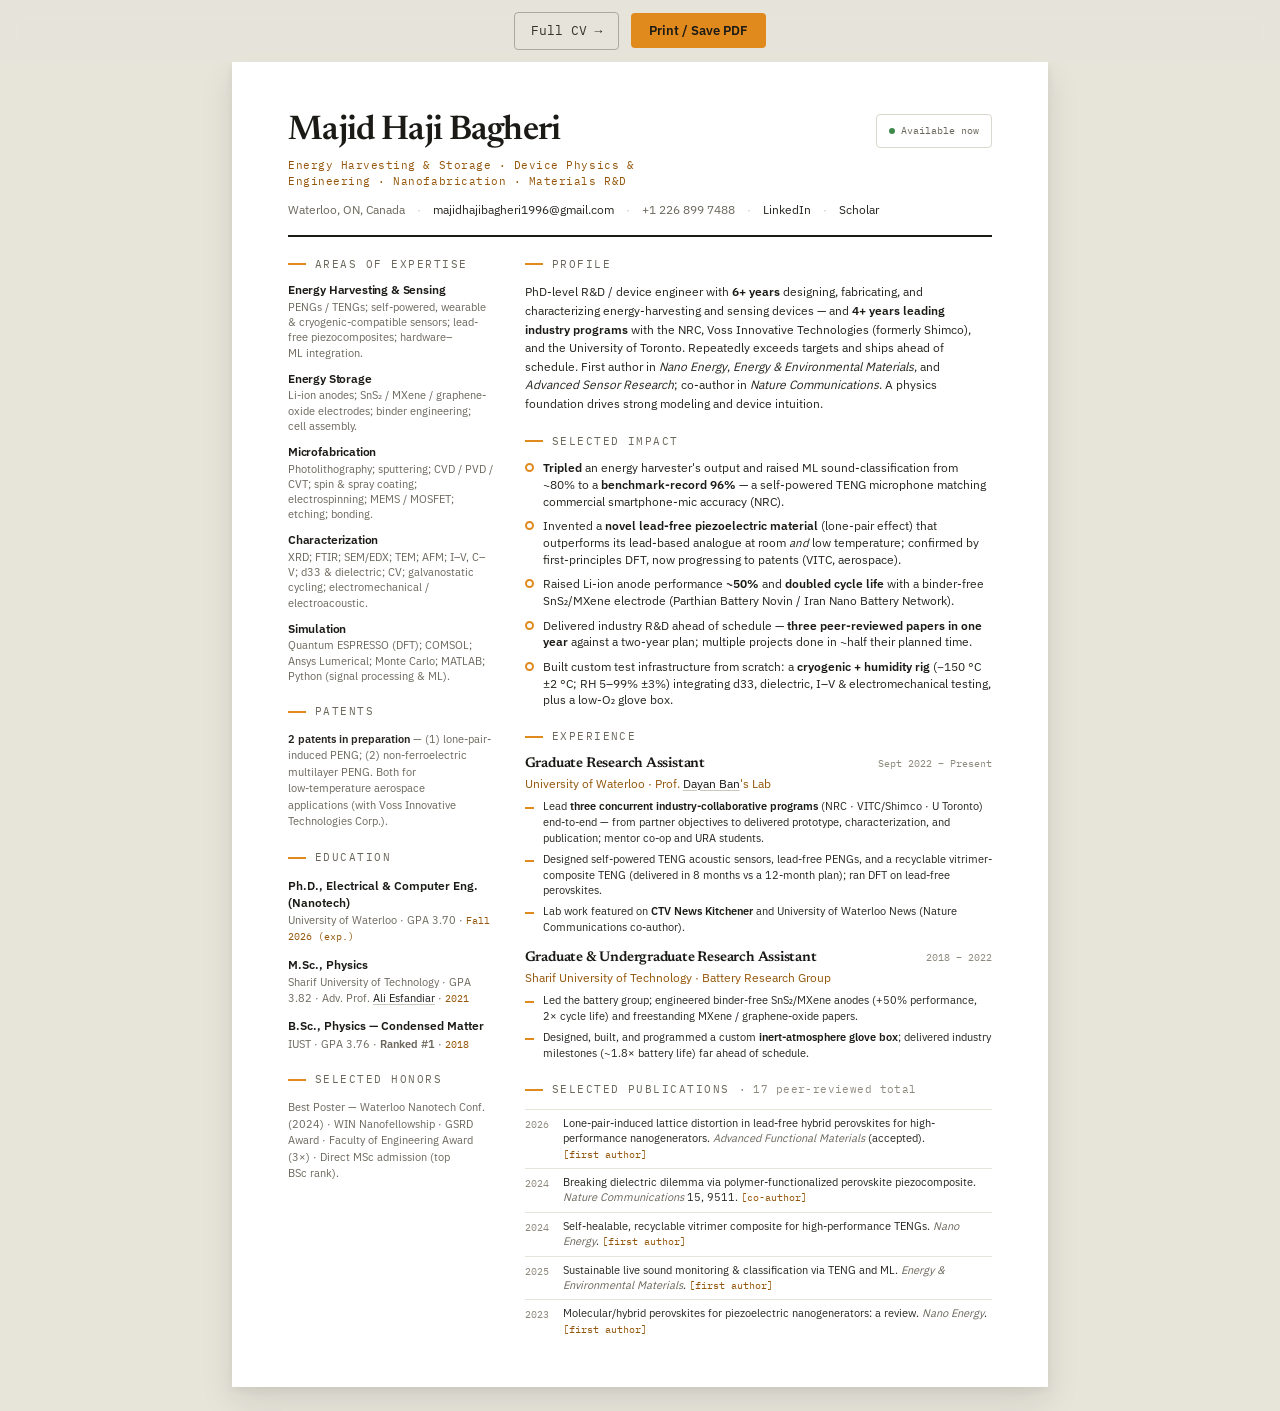
==== commit 3c60a756: "Add lone-pair and phase-field projects, update explainer, drop permit line - Selected Projects: lone" ====
--- a/resume/index.html
+++ b/resume/index.html
@@ -42,6 +42,7 @@
     <div class="cv-contact">
       <span>Waterloo, ON, Canada</span><span class="sep">·</span>
       <a href="mailto:majidhajibagheri1996@gmail.com">majidhajibagheri1996@gmail.com</a><span class="sep">·</span>
+      <span>+1 226 899 7488</span><span class="sep">·</span>
       <a href="http://www.linkedin.com/in/majid-haji-bagheri-80430014a">LinkedIn</a><span class="sep">·</span>
       <a href="https://scholar.google.com/citations?user=2ZuanigAAAAJ&hl=en">Scholar</a>
     </div>
